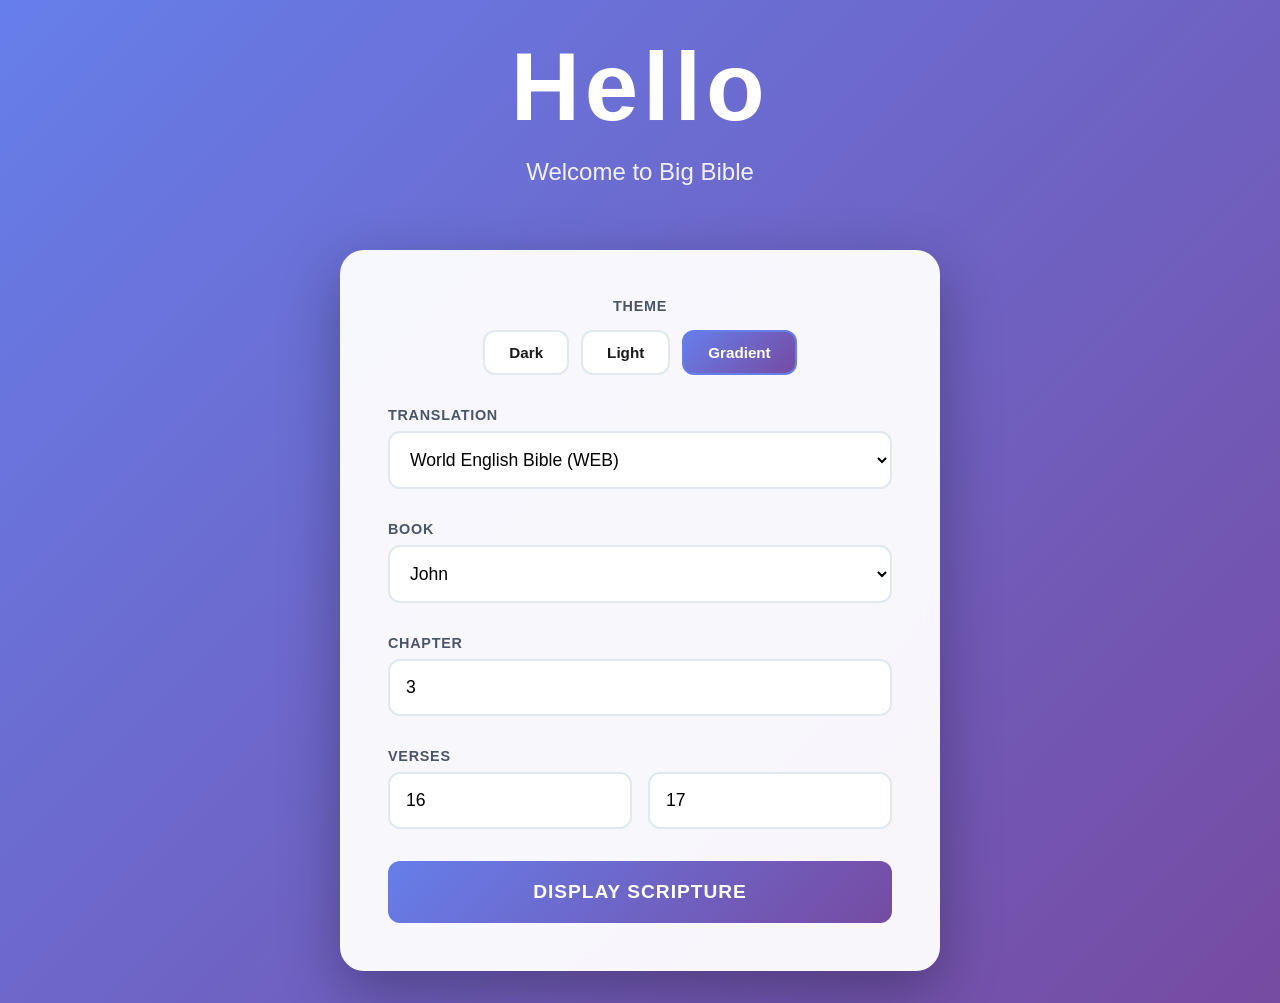
==== index.html @ 6eca2766 "Refine Bible Projector application with improved structure and features Major improvements: - Separa" ====
<!DOCTYPE html>
<html lang="en">
<head>
    <meta charset="UTF-8">
    <meta name="viewport" content="width=device-width, initial-scale=1.0">
    <meta name="description" content="A beautiful Bible verse projector for displaying scripture in presentations and worship services">
    <meta name="keywords" content="bible, scripture, projector, verses, worship">
    <title>Big Bible - Scripture Projector</title>
    <link rel="stylesheet" href="styles.css">
</head>
<body class="gradient-mode">
    <!-- Home Page -->
    <main class="home-page" id="homePage">
        <div class="hero">
            <h1>Hello</h1>
            <p>Welcome to Big Bible</p>
        </div>

        <div class="selection-card">
            <!-- Theme Selector -->
            <div class="theme-selector">
                <span class="theme-label">Theme</span>
                <div class="theme-buttons" role="group" aria-label="Theme selection">
                    <button type="button" class="theme-btn" data-theme="dark-mode" aria-label="Dark theme">Dark</button>
                    <button type="button" class="theme-btn" data-theme="light-mode" aria-label="Light theme">Light</button>
                    <button type="button" class="theme-btn active" data-theme="gradient-mode" aria-label="Gradient theme">Gradient</button>
                </div>
            </div>

            <!-- Scripture Selection Form -->
            <form id="bibleForm" aria-label="Scripture selection form">
                <div class="form-group">
                    <label for="translation">Translation</label>
                    <select id="translation" required aria-required="true">
                        <option value="web" selected>World English Bible (WEB)</option>
                        <option value="kjv">King James Version (KJV)</option>
                        <option value="bbe">Bible in Basic English (BBE)</option>
                        <option value="asv">American Standard Version (ASV)</option>
                        <option value="ylt">Young's Literal Translation (YLT)</option>
                        <option value="webbe">World English Bible, British Edition</option>
                    </select>
                </div>

                <div class="form-group">
                    <label for="book">Book</label>
                    <select id="book" required aria-required="true">
                        <!-- Old Testament -->
                        <optgroup label="Old Testament">
                            <option value="Genesis">Genesis</option>
                            <option value="Exodus">Exodus</option>
                            <option value="Leviticus">Leviticus</option>
                            <option value="Numbers">Numbers</option>
                            <option value="Deuteronomy">Deuteronomy</option>
                            <option value="Joshua">Joshua</option>
                            <option value="Judges">Judges</option>
                            <option value="Ruth">Ruth</option>
                            <option value="1Samuel">1 Samuel</option>
                            <option value="2Samuel">2 Samuel</option>
                            <option value="1Kings">1 Kings</option>
                            <option value="2Kings">2 Kings</option>
                            <option value="1Chronicles">1 Chronicles</option>
                            <option value="2Chronicles">2 Chronicles</option>
                            <option value="Ezra">Ezra</option>
                            <option value="Nehemiah">Nehemiah</option>
                            <option value="Esther">Esther</option>
                            <option value="Job">Job</option>
                            <option value="Psalms">Psalms</option>
                            <option value="Proverbs">Proverbs</option>
                            <option value="Ecclesiastes">Ecclesiastes</option>
                            <option value="SongofSolomon">Song of Solomon</option>
                            <option value="Isaiah">Isaiah</option>
                            <option value="Jeremiah">Jeremiah</option>
                            <option value="Lamentations">Lamentations</option>
                            <option value="Ezekiel">Ezekiel</option>
                            <option value="Daniel">Daniel</option>
                            <option value="Hosea">Hosea</option>
                            <option value="Joel">Joel</option>
                            <option value="Amos">Amos</option>
                            <option value="Obadiah">Obadiah</option>
                            <option value="Jonah">Jonah</option>
                            <option value="Micah">Micah</option>
                            <option value="Nahum">Nahum</option>
                            <option value="Habakkuk">Habakkuk</option>
                            <option value="Zephaniah">Zephaniah</option>
                            <option value="Haggai">Haggai</option>
                            <option value="Zechariah">Zechariah</option>
                            <option value="Malachi">Malachi</option>
                        </optgroup>

                        <!-- New Testament -->
                        <optgroup label="New Testament">
                            <option value="Matthew">Matthew</option>
                            <option value="Mark">Mark</option>
                            <option value="Luke">Luke</option>
                            <option value="John" selected>John</option>
                            <option value="Acts">Acts</option>
                            <option value="Romans">Romans</option>
                            <option value="1Corinthians">1 Corinthians</option>
                            <option value="2Corinthians">2 Corinthians</option>
                            <option value="Galatians">Galatians</option>
                            <option value="Ephesians">Ephesians</option>
                            <option value="Philippians">Philippians</option>
                            <option value="Colossians">Colossians</option>
                            <option value="1Thessalonians">1 Thessalonians</option>
                            <option value="2Thessalonians">2 Thessalonians</option>
                            <option value="1Timothy">1 Timothy</option>
                            <option value="2Timothy">2 Timothy</option>
                            <option value="Titus">Titus</option>
                            <option value="Philemon">Philemon</option>
                            <option value="Hebrews">Hebrews</option>
                            <option value="James">James</option>
                            <option value="1Peter">1 Peter</option>
                            <option value="2Peter">2 Peter</option>
                            <option value="1John">1 John</option>
                            <option value="2John">2 John</option>
                            <option value="3John">3 John</option>
                            <option value="Jude">Jude</option>
                            <option value="Revelation">Revelation</option>
                        </optgroup>
                    </select>
                </div>

                <div class="form-group">
                    <label for="chapter">Chapter</label>
                    <input type="number" id="chapter" min="1" value="3" required aria-required="true">
                </div>

                <div class="form-group">
                    <label>Verses</label>
                    <div class="verse-inputs">
                        <input type="number" id="verseStart" placeholder="From" min="1" value="16" required aria-required="true" aria-label="Starting verse">
                        <input type="number" id="verseEnd" placeholder="To" min="1" value="17" required aria-required="true" aria-label="Ending verse">
                    </div>
                </div>

                <button type="submit" class="submit-btn">Display Scripture</button>
            </form>
        </div>
    </main>

    <!-- Reader Page -->
    <div class="reader-page" id="readerPage" role="main" aria-live="polite">
        <div class="verse-container-wrapper">
            <div id="verseContainer" aria-live="polite" aria-atomic="true"></div>
        </div>

        <nav class="controls" aria-label="Scripture navigation and formatting controls">
            <button class="nav-btn" id="prevBtn" aria-label="Previous verse">
                <span aria-hidden="true">←</span> Previous
            </button>

            <div class="formatting-controls" role="group" aria-label="Text formatting controls">
                <div class="control-group">
                    <label class="control-label" for="fontSizeSlider">Font Size</label>
                    <div class="slider-container">
                        <input
                            type="range"
                            min="2"
                            max="6"
                            step="0.5"
                            value="4.5"
                            class="slider"
                            id="fontSizeSlider"
                            aria-label="Adjust font size"
                            aria-valuemin="2"
                            aria-valuemax="6"
                            aria-valuenow="4.5"
                        >
                        <span class="slider-value" id="fontSizeValue" aria-live="polite">4.5rem</span>
                    </div>
                </div>
                <div class="control-group">
                    <label class="control-label" for="fontWeightSlider">Font Weight</label>
                    <div class="slider-container">
                        <input
                            type="range"
                            min="100"
                            max="900"
                            step="100"
                            value="900"
                            class="slider"
                            id="fontWeightSlider"
                            aria-label="Adjust font weight"
                            aria-valuemin="100"
                            aria-valuemax="900"
                            aria-valuenow="900"
                        >
                        <span class="slider-value" id="fontWeightValue" aria-live="polite">900</span>
                    </div>
                </div>
            </div>

            <button class="nav-btn" id="nextBtn" aria-label="Next verse">
                Next <span aria-hidden="true">→</span>
            </button>

            <button class="nav-btn" id="homeBtn" aria-label="Return to home">Home</button>
        </nav>
    </div>

    <script src="script.js"></script>
</body>
</html>
---- styles.css ----
/* ==========================================
   RESET & BASE STYLES
   ========================================== */

* {
    margin: 0;
    padding: 0;
    box-sizing: border-box;
}

body {
    font-family: -apple-system, BlinkMacSystemFont, 'Segoe UI', Roboto, Oxygen, Ubuntu, Cantarell, sans-serif;
    min-height: 100vh;
    overflow-x: hidden;
    transition: background 0.5s ease;
}

/* ==========================================
   THEME STYLES
   ========================================== */

body.gradient-mode {
    background: linear-gradient(135deg, #667eea 0%, #764ba2 100%);
}

body.dark-mode {
    background: #1a1a1a;
}

body.light-mode {
    background: #ffffff;
}

/* ==========================================
   HOME PAGE
   ========================================== */

.home-page {
    display: flex;
    flex-direction: column;
    justify-content: center;
    align-items: center;
    min-height: 100vh;
    padding: 2rem;
}

/* Hero Section */
.hero {
    text-align: center;
    margin-bottom: 4rem;
    animation: fadeInDown 0.8s ease-out;
}

.hero h1 {
    font-size: clamp(3rem, 10vw, 6rem);
    font-weight: 900;
    color: white;
    margin-bottom: 1rem;
    letter-spacing: 0.05em;
    transition: color 0.5s ease;
}

.hero p {
    font-size: clamp(1rem, 3vw, 1.5rem);
    color: rgba(255, 255, 255, 0.9);
    font-weight: 300;
    transition: color 0.5s ease;
}

body.light-mode .hero h1,
body.light-mode .hero p {
    color: #000000;
}

/* Selection Card */
.selection-card {
    background: rgba(255, 255, 255, 0.95);
    backdrop-filter: blur(10px);
    border-radius: 24px;
    padding: 3rem;
    box-shadow: 0 20px 60px rgba(0, 0, 0, 0.3);
    max-width: 600px;
    width: 100%;
    animation: fadeInUp 0.8s ease-out 0.2s backwards;
}

/* ==========================================
   THEME SELECTOR
   ========================================== */

.theme-selector {
    margin-bottom: 2rem;
    text-align: center;
}

.theme-label {
    display: block;
    font-size: 0.9rem;
    font-weight: 600;
    color: #4a5568;
    margin-bottom: 1rem;
    text-transform: uppercase;
    letter-spacing: 0.05em;
}

.theme-buttons {
    display: flex;
    gap: 0.75rem;
    justify-content: center;
    flex-wrap: wrap;
}

.theme-btn {
    padding: 0.75rem 1.5rem;
    font-size: 0.95rem;
    font-weight: 600;
    border: 2px solid #e2e8f0;
    border-radius: 12px;
    background: white;
    color: #1a1a1a;
    cursor: pointer;
    transition: all 0.3s ease;
    font-family: inherit;
}

.theme-btn:hover {
    transform: translateY(-2px);
    box-shadow: 0 4px 12px rgba(0, 0, 0, 0.1);
}

.theme-btn:focus {
    outline: 2px solid #667eea;
    outline-offset: 2px;
}

.theme-btn.active {
    background: linear-gradient(135deg, #667eea 0%, #764ba2 100%);
    color: white;
    border-color: #667eea;
}

/* ==========================================
   FORM STYLES
   ========================================== */

.form-group {
    margin-bottom: 2rem;
}

label {
    display: block;
    font-size: 0.9rem;
    font-weight: 600;
    color: #4a5568;
    margin-bottom: 0.5rem;
    text-transform: uppercase;
    letter-spacing: 0.05em;
}

select,
input {
    width: 100%;
    padding: 1rem;
    font-size: 1.1rem;
    border: 2px solid #e2e8f0;
    border-radius: 12px;
    background: white;
    transition: all 0.3s ease;
    font-family: inherit;
}

select:focus,
input:focus {
    outline: none;
    border-color: #667eea;
    box-shadow: 0 0 0 3px rgba(102, 126, 234, 0.1);
}

select:hover,
input:hover {
    border-color: #cbd5e0;
}

.verse-inputs {
    display: grid;
    grid-template-columns: 1fr 1fr;
    gap: 1rem;
}

.submit-btn {
    width: 100%;
    padding: 1.25rem;
    font-size: 1.2rem;
    font-weight: 600;
    color: white;
    background: linear-gradient(135deg, #667eea 0%, #764ba2 100%);
    border: none;
    border-radius: 12px;
    cursor: pointer;
    transition: all 0.3s ease;
    text-transform: uppercase;
    letter-spacing: 0.05em;
    font-family: inherit;
}

.submit-btn:hover {
    transform: translateY(-2px);
    box-shadow: 0 10px 30px rgba(102, 126, 234, 0.4);
}

.submit-btn:active {
    transform: translateY(0);
}

.submit-btn:focus {
    outline: 2px solid white;
    outline-offset: 2px;
}

/* ==========================================
   READER PAGE
   ========================================== */

.reader-page {
    display: none;
    height: 100vh;
    overflow: hidden;
    position: relative;
}

.reader-page.active {
    display: flex;
    flex-direction: column;
}

.verse-container-wrapper {
    flex: 1;
    display: flex;
    flex-direction: column;
    justify-content: center;
    align-items: center;
    overflow: auto;
    padding: 3rem;
    min-height: 0;
    margin-bottom: 140px;
}

#verseContainer {
    display: flex;
    flex-direction: column;
    align-items: center;
    justify-content: center;
    width: 100%;
    min-height: 100%;
}

/* Verse Display */
.verse-display {
    color: white;
    font-size: 4.5rem;
    line-height: 1.6;
    max-width: 1400px;
    width: 100%;
    font-weight: 900;
    text-shadow: 0 2px 20px rgba(0, 0, 0, 0.2);
    margin-bottom: 1rem;
    transition: all 0.3s ease;
    text-align: center;
}

.reference {
    color: rgba(255, 255, 255, 0.9);
    font-size: 1.8rem;
    font-weight: 400;
    max-width: 1400px;
    width: 100%;
    text-align: right;
    transition: color 0.5s ease;
}

/* Theme-specific verse styles */
body.dark-mode .verse-display {
    color: white;
}

body.dark-mode .reference {
    color: rgba(255, 255, 255, 0.9);
}

body.light-mode .verse-display {
    color: #000000;
    text-shadow: none;
}

body.light-mode .reference {
    color: #000000;
}

body.gradient-mode .verse-display {
    color: white;
}

body.gradient-mode .reference {
    color: rgba(255, 255, 255, 0.9);
}

/* Loading State */
.loading {
    color: white;
    font-size: 2rem;
    text-align: center;
}

body.light-mode .loading {
    color: #000000;
}

/* ==========================================
   CONTROLS
   ========================================== */

.controls {
    position: fixed;
    bottom: 0;
    left: 0;
    right: 0;
    display: grid;
    grid-template-columns: auto 1fr auto;
    grid-template-rows: auto auto;
    gap: 0.5rem;
    align-items: center;
    max-width: 700px;
    margin: 0 auto;
    padding: 0.75rem 1rem;
    background: transparent;
    z-index: 1000;
}

#prevBtn {
    grid-column: 1;
    grid-row: 1;
}

.formatting-controls {
    grid-column: 2;
    grid-row: 1;
    display: flex;
    gap: 1rem;
    background: rgba(255, 255, 255, 0.15);
    backdrop-filter: blur(10px);
    padding: 0.5rem 1rem;
    border-radius: 8px;
    border: 2px solid rgba(255, 255, 255, 0.2);
    align-items: center;
    justify-content: center;
}

#nextBtn {
    grid-column: 3;
    grid-row: 1;
}

#homeBtn {
    grid-column: 2;
    grid-row: 2;
    justify-self: center;
    width: auto;
    padding: 0.5rem 1.25rem;
    font-size: 0.9rem;
}

/* Navigation Buttons */
.nav-btn {
    padding: 0.75rem 2rem;
    font-size: 1rem;
    background: rgba(255, 255, 255, 0.2);
    backdrop-filter: blur(10px);
    border: 2px solid rgba(255, 255, 255, 0.3);
    color: white;
    border-radius: 12px;
    cursor: pointer;
    transition: all 0.3s ease;
    font-family: inherit;
}

.nav-btn:hover:not(:disabled) {
    background: rgba(255, 255, 255, 0.3);
    transform: translateY(-2px);
}

.nav-btn:focus {
    outline: 2px solid white;
    outline-offset: 2px;
}

.nav-btn:active:not(:disabled) {
    transform: translateY(0);
}

.nav-btn:disabled {
    opacity: 0.3;
    cursor: not-allowed;
}

/* Control Groups */
.control-group {
    display: flex;
    flex-direction: column;
    gap: 0.3rem;
    min-width: 110px;
}

.control-label {
    color: white;
    font-size: 0.6rem;
    font-weight: 600;
    text-transform: uppercase;
    letter-spacing: 0.05em;
    opacity: 0.9;
}

/* Sliders */
.slider-container {
    display: flex;
    align-items: center;
    gap: 0.4rem;
}

.slider {
    flex: 1;
    -webkit-appearance: none;
    appearance: none;
    height: 3px;
    background: rgba(255, 255, 255, 0.3);
    border-radius: 2px;
    outline: none;
    cursor: pointer;
}

.slider:focus {
    outline: 2px solid white;
    outline-offset: 2px;
}

.slider::-webkit-slider-thumb {
    -webkit-appearance: none;
    appearance: none;
    width: 12px;
    height: 12px;
    background: white;
    border-radius: 50%;
    cursor: pointer;
    box-shadow: 0 2px 6px rgba(0, 0, 0, 0.3);
    transition: transform 0.2s ease;
}

.slider::-webkit-slider-thumb:hover {
    transform: scale(1.2);
}

.slider::-moz-range-thumb {
    width: 12px;
    height: 12px;
    background: white;
    border-radius: 50%;
    cursor: pointer;
    border: none;
    box-shadow: 0 2px 6px rgba(0, 0, 0, 0.3);
    transition: transform 0.2s ease;
}

.slider::-moz-range-thumb:hover {
    transform: scale(1.2);
}

.slider-value {
    color: white;
    font-size: 0.65rem;
    font-weight: 600;
    min-width: 40px;
    text-align: right;
}

/* ==========================================
   ANIMATIONS
   ========================================== */

@keyframes fadeInDown {
    from {
        opacity: 0;
        transform: translateY(-30px);
    }
    to {
        opacity: 1;
        transform: translateY(0);
    }
}

@keyframes fadeInUp {
    from {
        opacity: 0;
        transform: translateY(30px);
    }
    to {
        opacity: 1;
        transform: translateY(0);
    }
}

/* ==========================================
   RESPONSIVE DESIGN
   ========================================== */

@media (max-width: 768px) {
    .selection-card {
        padding: 2rem;
    }

    .verse-display {
        font-size: clamp(2rem, 8vw, 4.5rem);
    }

    .reference {
        font-size: clamp(1rem, 4vw, 1.8rem);
    }

    .controls {
        grid-template-columns: 1fr;
        grid-template-rows: auto auto auto;
        gap: 0.5rem;
        max-width: 100%;
    }

    #prevBtn,
    #nextBtn,
    #homeBtn {
        grid-column: 1;
    }

    #prevBtn {
        grid-row: 1;
    }

    .formatting-controls {
        grid-row: 2;
        flex-direction: column;
        gap: 0.75rem;
    }

    #nextBtn {
        grid-row: 3;
    }

    #homeBtn {
        grid-row: 4;
    }

    .nav-btn {
        padding: 0.6rem 1.5rem;
        font-size: 0.9rem;
    }

    .verse-container-wrapper {
        margin-bottom: 280px;
        padding: 2rem 1rem;
    }
}

@media (max-width: 480px) {
    .theme-buttons {
        flex-direction: column;
    }

    .theme-btn {
        width: 100%;
    }

    .verse-inputs {
        grid-template-columns: 1fr;
    }
}

/* ==========================================
   PRINT STYLES
   ========================================== */

@media print {
    .controls,
    .theme-selector,
    .submit-btn {
        display: none;
    }

    .verse-display,
    .reference {
        color: #000000;
        text-shadow: none;
    }

    body {
        background: white;
    }
}
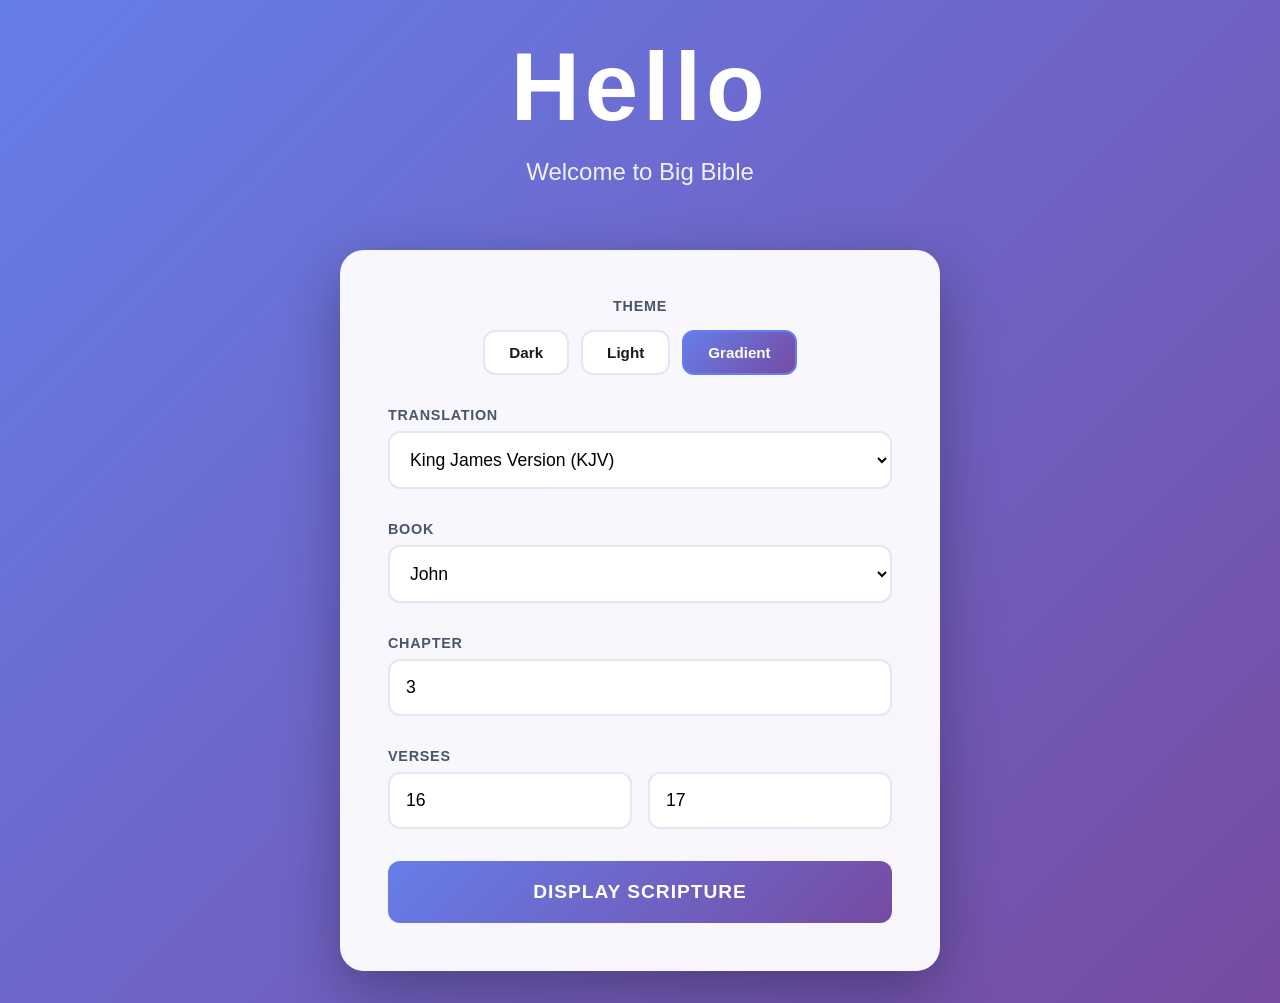
==== commit 4092fd3e: "Integrate API.bible for access to 2500+ Bible translations Major upgrade from bible-api.com to API.b" ====
--- a/index.html
+++ b/index.html
@@ -32,12 +32,20 @@
                 <div class="form-group">
                     <label for="translation">Translation</label>
                     <select id="translation" required aria-required="true">
-                        <option value="web" selected>World English Bible (WEB)</option>
-                        <option value="kjv">King James Version (KJV)</option>
-                        <option value="bbe">Bible in Basic English (BBE)</option>
-                        <option value="asv">American Standard Version (ASV)</option>
-                        <option value="ylt">Young's Literal Translation (YLT)</option>
-                        <option value="webbe">World English Bible, British Edition</option>
+                        <optgroup label="Popular Translations">
+                            <option value="de4e12af7f28f599-02">New International Version (NIV)</option>
+                            <option value="f421fe261da7624f-01">English Standard Version (ESV)</option>
+                            <option value="7142879509583d59-01">New Living Translation (NLT)</option>
+                            <option value="de4e12af7f28f599-01" selected>King James Version (KJV)</option>
+                            <option value="2bcf7795d310e29c-01">New King James Version (NKJV)</option>
+                            <option value="01b29f4b342acc35-01">Christian Standard Bible (CSB)</option>
+                            <option value="65eec8e0b60e656b-01">New American Standard Bible (NASB)</option>
+                        </optgroup>
+                        <optgroup label="Free Translations">
+                            <option value="9879dbb7cfe39e4d-01">World English Bible (WEB)</option>
+                            <option value="bba9f40183526463-01">American Standard Version (ASV)</option>
+                            <option value="06125adad2d5898a-01">Bible in Basic English (BBE)</option>
+                        </optgroup>
                     </select>
                 </div>
 
--- a/styles.css
+++ b/styles.css
@@ -82,6 +82,10 @@
     max-width: 600px;
     width: 100%;
     animation: fadeInUp 0.8s ease-out 0.2s backwards;
+}
+
+body.light-mode .selection-card {
+    box-shadow: 0 25px 80px rgba(0, 0, 0, 0.5), 0 10px 30px rgba(0, 0, 0, 0.3);
 }
 
 /* ==========================================
@@ -481,6 +485,50 @@
     text-align: right;
 }
 
+/* Light Mode Control Overrides */
+body.light-mode .control-label {
+    color: #000000;
+}
+
+body.light-mode .slider-value {
+    color: #000000;
+}
+
+body.light-mode .nav-btn {
+    color: #000000;
+    background: rgba(0, 0, 0, 0.1);
+    border-color: rgba(0, 0, 0, 0.3);
+}
+
+body.light-mode .nav-btn:hover:not(:disabled) {
+    background: rgba(0, 0, 0, 0.2);
+}
+
+body.light-mode .formatting-controls {
+    background: rgba(0, 0, 0, 0.08);
+    border-color: rgba(0, 0, 0, 0.2);
+}
+
+body.light-mode .slider {
+    background: rgba(0, 0, 0, 0.2);
+}
+
+body.light-mode .slider::-webkit-slider-thumb {
+    background: #000000;
+}
+
+body.light-mode .slider::-moz-range-thumb {
+    background: #000000;
+}
+
+body.light-mode .slider:focus {
+    outline-color: #000000;
+}
+
+body.light-mode .nav-btn:focus {
+    outline-color: #000000;
+}
+
 /* ==========================================
    ANIMATIONS
    ========================================== */
